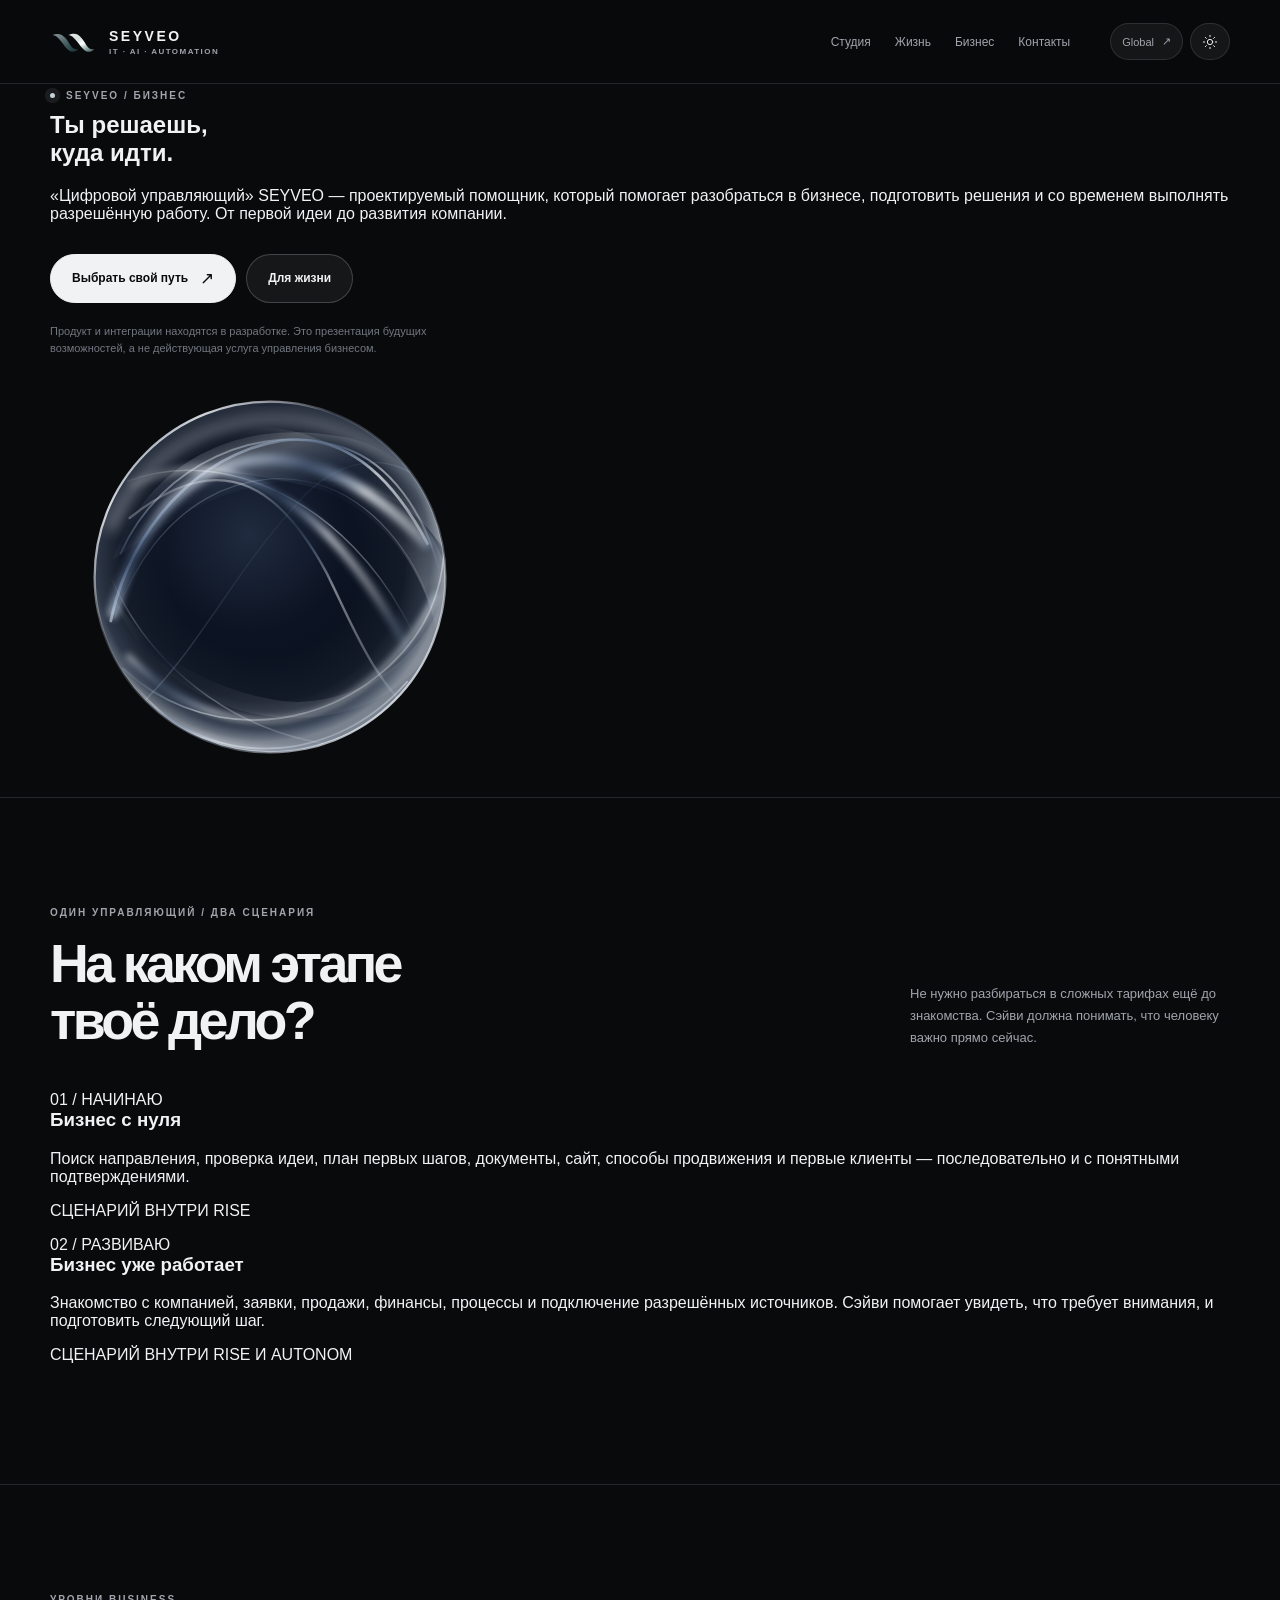
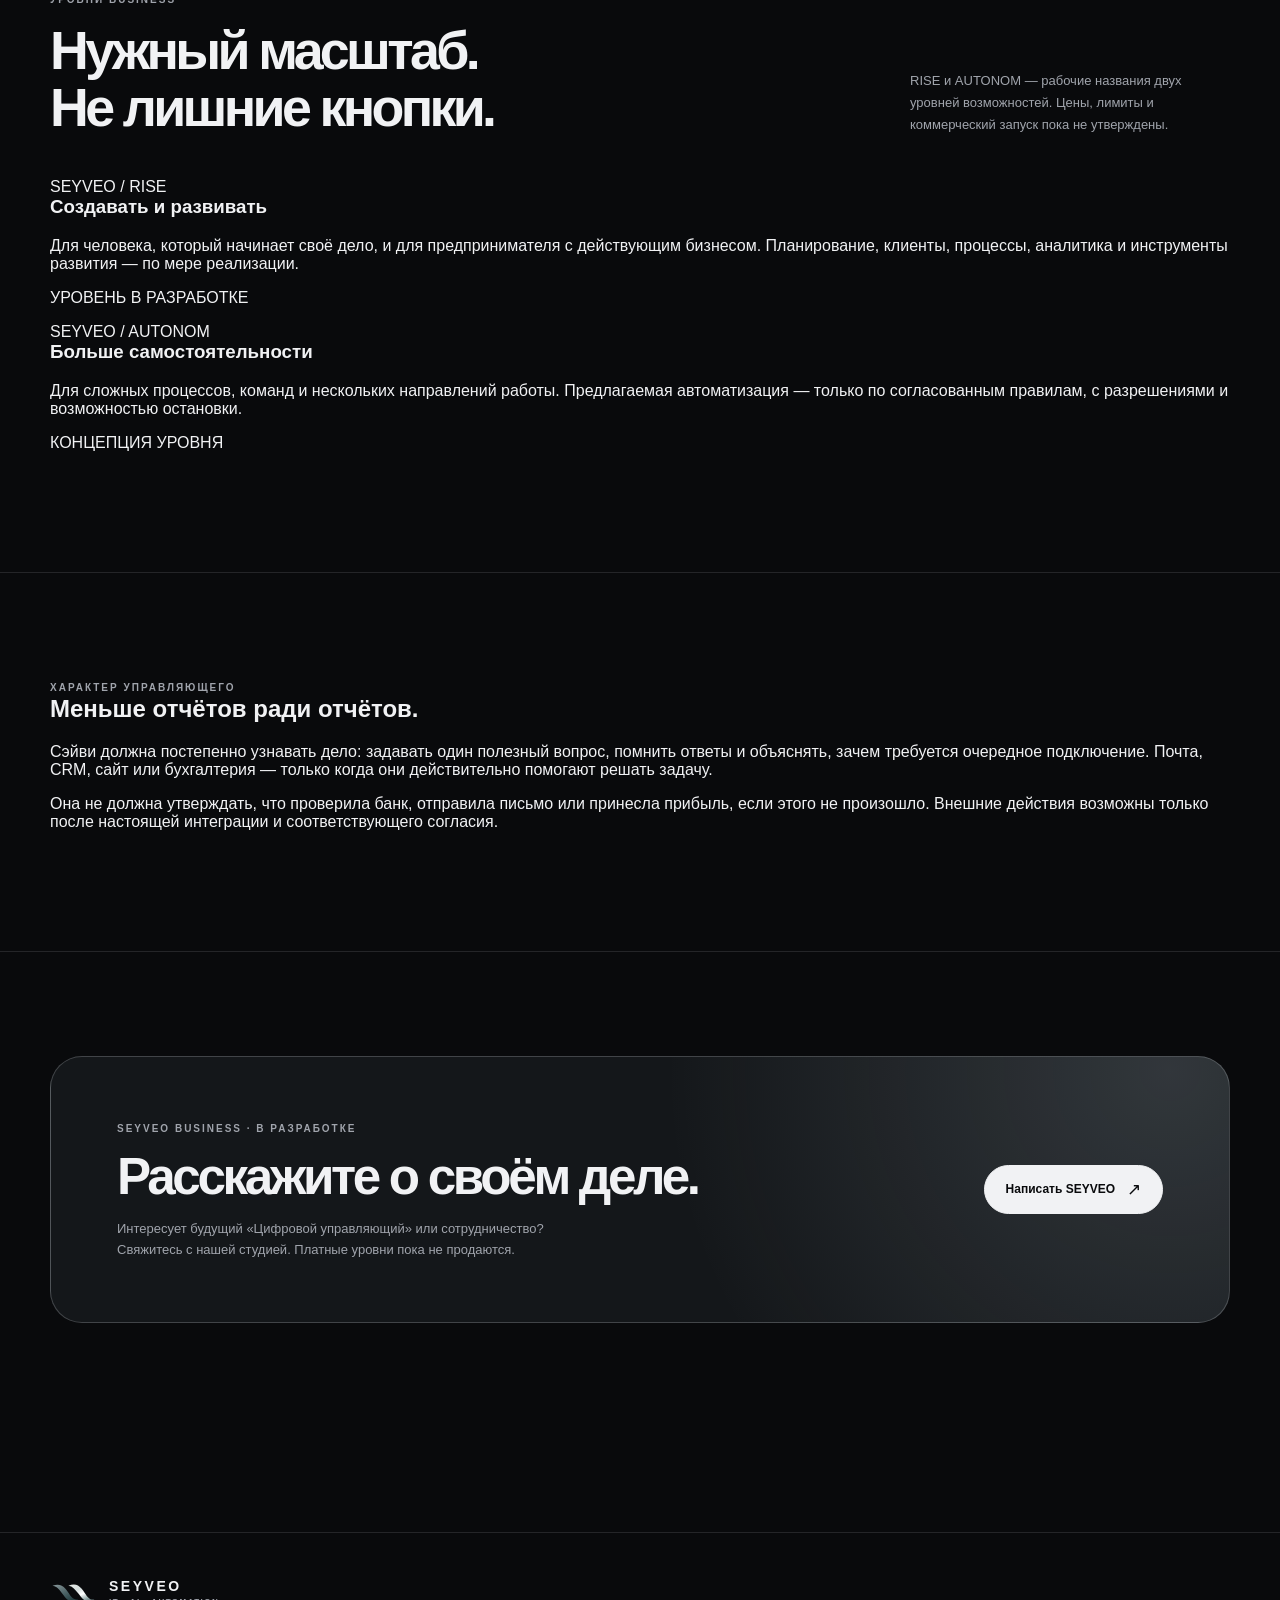
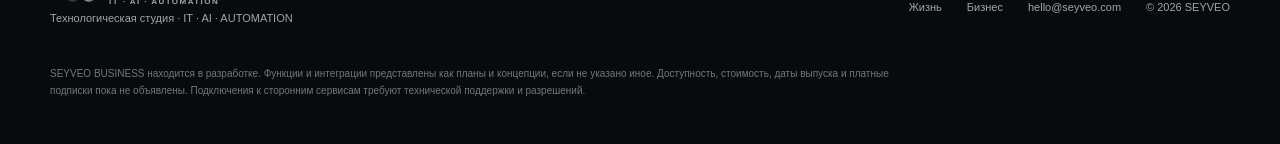
==== business/index.html @ 2ca395b5 "feat(site): publish separate prelaunch business product landing page" ====
<!doctype html>
<html lang="ru" data-site="rus" data-theme="dark">
<head>
  <meta charset="utf-8">
  <meta name="viewport" content="width=device-width,initial-scale=1,viewport-fit=cover">
  <meta name="theme-color" content="#090a0c">
  <meta name="description" content="SEYVEO BUSINESS — концепция цифрового управляющего для создания бизнеса с нуля и развития действующей компании. RISE и AUTONOM. В разработке.">
  <meta name="robots" content="noindex,nofollow">
  <meta property="og:type" content="website">
  <meta property="og:title" content="SEYVEO BUSINESS — Цифровой управляющий">
  <meta property="og:description" content="SEYVEO BUSINESS — концепция цифрового управляющего для создания бизнеса с нуля и развития действующей компании. RISE и AUTONOM. В разработке.">
  <meta property="og:url" content="https://seyveo.ru/business/">
  <link rel="canonical" href="https://seyveo.ru/business/">
  <link rel="icon" type="image/svg+xml" href="../assets/official-logo.svg">
  <link rel="stylesheet" href="../assets/style.css?v=20261022-1">
  <title>SEYVEO BUSINESS — Цифровой управляющий</title>
  <script defer src="../assets/site.js"></script>
</head>
<body>
<a class="skip" href="#main">Перейти к содержимому</a>
<header class="header">
  <div class="container nav">
    <a class="brand" href="../" aria-label="SEYVEO — главная"><img src="../assets/official-logo.svg" width="49" height="34" alt=""><span class="brand-text"><span class="brand-name">SEYVEO</span><span class="brand-sub">IT · AI · AUTOMATION</span></span></a>
    <nav class="links" aria-label="Основное меню">
      <a href="../">Студия</a><a href="../life/" >Жизнь</a><a href="../business/" aria-current="page">Бизнес</a><a href="#contact">Контакты</a>
    </nav>
    <div class="tools">
      <a class="tool tool-label" href="https://seyveo.com/" title="Международный сайт">Global <span aria-hidden="true">↗</span></a>
      <button class="tool" type="button" data-theme-toggle data-light-label="Светлая тема" data-dark-label="Тёмная тема" aria-label="Светлая тема" title="Светлая тема"><svg viewBox="0 0 24 24" aria-hidden="true"><circle cx="12" cy="12" r="4"/><path d="M12 2v2m0 16v2M2 12h2m16 0h2M5 5l1.5 1.5m11 11L19 19M5 19l1.5-1.5m11-11L19 5"/></svg></button>
      <button class="tool menu-toggle" type="button" data-menu-toggle aria-label="Открыть меню" aria-controls="menu-panel" aria-expanded="false"><svg viewBox="0 0 24 24" aria-hidden="true"><path d="M4 8h16M4 16h16"/></svg></button>
    </div>
  </div>
  <nav class="menu-panel" id="menu-panel" data-menu aria-hidden="true" aria-label="Мобильное меню">
    <a href="../">Студия</a><a href="../life/">Жизнь · ONE</a><a href="../business/">Бизнес · Цифровой управляющий</a><a href="#contact">Контакты</a>
  </nav>
</header>
<main id="main">
<section class="product-hero" aria-labelledby="business-title">
 <div class="container product-hero-grid">
  <div class="product-hero-copy reveal">
   <p class="eyebrow"><span class="small-circle"></span>SEYVEO / БИЗНЕС</p>
   <h1 id="business-title">Ты решаешь,<br><span>куда идти.</span></h1>
   <p class="product-lead">«Цифровой управляющий» SEYVEO — проектируемый помощник, который помогает разобраться в бизнесе, подготовить решения и со временем выполнять разрешённую работу. От первой идеи до развития компании.</p>
   <div class="actions"><a class="btn btn-primary" href="#routes">Выбрать свой путь <span class="arrow" aria-hidden="true">↗</span></a><a class="btn btn-outline" href="../life/">Для жизни</a></div>
   <p class="fineprint">Продукт и интеграции находятся в разработке. Это презентация будущих возможностей, а не действующая услуга управления бизнесом.</p>
  </div>
  <div class="product-visual reveal" role="img" aria-label="Фирменная плазма SEYVEO"><div class="orb"><img class="orb-dark" src="../assets/plasma-signature.svg" alt="" decoding="async"><img class="orb-light" src="../assets/plasma-signature-light.svg" alt="" decoding="async"></div></div>
 </div>
</section>
<section class="section dividing" id="routes"><div class="container">
 <div class="section-head"><div><span class="overline">ОДИН УПРАВЛЯЮЩИЙ / ДВА СЦЕНАРИЯ</span><h2>На каком этапе<br>твоё дело?</h2></div><p>Не нужно разбираться в сложных тарифах ещё до знакомства. Сэйви должна понимать, что человеку важно прямо сейчас.</p></div>
 <div class="product-grid product-grid-two">
  <article class="product-card"><span class="product-index">01 / НАЧИНАЮ</span><h3>Бизнес с нуля</h3><p>Поиск направления, проверка идеи, план первых шагов, документы, сайт, способы продвижения и первые клиенты — последовательно и с понятными подтверждениями.</p><p class="product-card-bottom">СЦЕНАРИЙ ВНУТРИ RISE</p></article>
  <article class="product-card"><span class="product-index">02 / РАЗВИВАЮ</span><h3>Бизнес уже работает</h3><p>Знакомство с компанией, заявки, продажи, финансы, процессы и подключение разрешённых источников. Сэйви помогает увидеть, что требует внимания, и подготовить следующий шаг.</p><p class="product-card-bottom">СЦЕНАРИЙ ВНУТРИ RISE И AUTONOM</p></article>
 </div>
</div></section>
<section class="section dividing" id="levels"><div class="container">
 <div class="section-head"><div><span class="overline">УРОВНИ BUSINESS</span><h2>Нужный масштаб.<br>Не лишние кнопки.</h2></div><p>RISE и AUTONOM — рабочие названия двух уровней возможностей. Цены, лимиты и коммерческий запуск пока не утверждены.</p></div>
 <div class="product-grid product-grid-two">
  <article class="product-card"><span class="product-index">SEYVEO / RISE</span><h3>Создавать и развивать</h3><p>Для человека, который начинает своё дело, и для предпринимателя с действующим бизнесом. Планирование, клиенты, процессы, аналитика и инструменты развития — по мере реализации.</p><p class="product-card-bottom">УРОВЕНЬ В РАЗРАБОТКЕ</p></article>
  <article class="product-card"><span class="product-index">SEYVEO / AUTONOM</span><h3>Больше самостоятельности</h3><p>Для сложных процессов, команд и нескольких направлений работы. Предлагаемая автоматизация — только по согласованным правилам, с разрешениями и возможностью остановки.</p><p class="product-card-bottom">КОНЦЕПЦИЯ УРОВНЯ</p></article>
 </div>
</div></section>
<section class="section dividing"><div class="container product-split">
 <div><span class="overline">ХАРАКТЕР УПРАВЛЯЮЩЕГО</span><h2>Меньше отчётов ради отчётов.</h2></div>
 <div><p>Сэйви должна постепенно узнавать дело: задавать один полезный вопрос, помнить ответы и объяснять, зачем требуется очередное подключение. Почта, CRM, сайт или бухгалтерия — только когда они действительно помогают решать задачу.</p><p>Она не должна утверждать, что проверила банк, отправила письмо или принесла прибыль, если этого не произошло. Внешние действия возможны только после настоящей интеграции и соответствующего согласия.</p></div>
</div></section>
<section class="section dividing" id="contact"><div class="container"><div class="contact">
 <div><span class="overline">SEYVEO BUSINESS · В РАЗРАБОТКЕ</span><h2>Расскажите о своём деле.</h2><p>Интересует будущий «Цифровой управляющий» или сотрудничество? Свяжитесь с нашей студией. Платные уровни пока не продаются.</p></div>
 <a class="btn btn-primary" href="mailto:hello@seyveo.com?subject=SEYVEO%20BUSINESS">Написать SEYVEO <span class="arrow" aria-hidden="true">↗</span></a>
</div></div></section>
</main>
<footer class="footer"><div class="container">
  <div class="foot-grid">
    <div><a class="brand" href="../" aria-label="SEYVEO — главная"><img src="../assets/official-logo.svg" alt="" width="49" height="34"><span class="brand-text"><span class="brand-name">SEYVEO</span><span class="brand-sub">IT · AI · AUTOMATION</span></span></a><p class="foot-label">Технологическая студия · IT · AI · AUTOMATION</p></div>
    <div class="foot-links"><a href="../life/">Жизнь</a><a href="../business/">Бизнес</a><a href="mailto:hello@seyveo.com">hello@seyveo.com</a><span>© 2026 SEYVEO</span></div>
  </div>
  <p class="legal">SEYVEO BUSINESS находится в разработке. Функции и интеграции представлены как планы и концепции, если не указано иное. Доступность, стоимость, даты выпуска и платные подписки пока не объявлены. Подключения к сторонним сервисам требуют технической поддержки и разрешений.</p>
</div></footer>
</body></html>
---- assets/style.css ----
@charset "UTF-8";
:root { color-scheme:dark;--bg:#090a0c;--bg2:#101215;--surface:#14171a;--surface-hi:#1a1d21;--fg:#f1f2f4;--muted:#a0a4ac;--soft:#717780;--stroke:rgba(242,246,255,.115);--stroke-strong:rgba(244,247,255,.2);--halo:rgba(204,220,232,.16);--pill:rgba(255,255,255,.055);--shadow:rgba(0,0,0,.26);}
:root[data-theme=light]{color-scheme:light;--bg:#f7f7f8;--bg2:#eceff1;--surface:#fff;--surface-hi:#f7f8f9;--fg:#1c232b;--muted:#56616d;--soft:#77818a;--stroke:rgba(21,38,50,.12);--stroke-strong:rgba(21,38,50,.19);--halo:rgba(69,91,112,.11);--pill:rgba(0,0,0,.035);--shadow:rgba(20,39,60,.08);}
*{box-sizing:border-box}html{scroll-behavior:smooth}body{margin:0;background:var(--bg);color:var(--fg);font-family:-apple-system,BlinkMacSystemFont,"Segoe UI",Inter,Arial,sans-serif;-webkit-font-smoothing:antialiased}a{color:inherit;text-decoration:none}button{font:inherit;color:inherit;cursor:pointer}button:focus-visible,a:focus-visible{outline:2px solid var(--fg);outline-offset:5px}::selection{background:rgba(200,211,224,.24)}.container{width:min(1180px,calc(100% - 54px));margin-inline:auto}.skip{position:absolute;left:20px;top:-100px;padding:12px;background:var(--surface);z-index:100}.skip:focus{top:16px}.header{position:sticky;z-index:20;top:0;border-bottom:1px solid var(--stroke);background:color-mix(in srgb,var(--bg) 84%,transparent);backdrop-filter:blur(22px);-webkit-backdrop-filter:blur(22px)}.nav{height:83px;display:flex;align-items:center;gap:26px}.brand{display:flex;align-items:center;gap:10px;white-space:nowrap}.brand img{display:block;width:49px;height:34px;object-fit:contain}.brand-text{display:flex;flex-direction:column;gap:3px}.brand-name{font-size:14px;letter-spacing:.18em;font-weight:570}.brand-sub{font-size:8px;letter-spacing:.18em;color:var(--muted);font-weight:600}.links{margin-left:auto;display:flex;align-items:center;gap:24px}.links a{font-size:12px;color:var(--muted);transition:color .2s}.links a:hover{color:var(--fg)}.tools{display:flex;align-items:center;gap:7px;margin-left:14px}.tool{min-height:37px;padding:0 11px;display:inline-flex;align-items:center;justify-content:center;gap:8px;border:1px solid var(--stroke);border-radius:100px;background:var(--pill);font-size:11px}.tool:hover{background:var(--surface-hi)}.tool svg{width:16px;height:16px;fill:none;stroke:currentColor;stroke-width:1.45;stroke-linecap:round;stroke-linejoin:round}.tool-label{color:var(--muted)}.menu-toggle{display:none}.menu-panel{display:none}.flag{font-size:12px;letter-spacing:.04em;font-weight:600}
.hero{padding:96px 0 112px;position:relative;overflow:hidden}
.hero-grid{display:grid;grid-template-columns:minmax(0,1.08fr) minmax(0,.92fr);grid-template-areas:"heading plasma" "details plasma";grid-template-rows:auto auto;align-items:center;column-gap:64px;row-gap:0;min-height:550px}
.hero-heading{grid-area:heading;align-self:end;position:relative;z-index:1}
.hero-details{grid-area:details;align-self:start;position:relative;z-index:1}
.hero-plasma{grid-area:plasma}
.eyebrow,.overline{display:inline-flex;align-items:center;gap:11px;font-size:10px;letter-spacing:.2em;text-transform:uppercase;color:var(--muted);font-weight:650}
.small-circle{width:5px;height:5px;border-radius:50%;background:#c4d2da;box-shadow:0 0 0 5px rgba(180,199,208,.1)}
h1,h2,h3,p{margin-top:0}
.hero h1{font-size:clamp(55px,6.1vw,88px);line-height:1.02;letter-spacing:-.075em;font-weight:580;max-width:780px;margin:27px 0 28px}
.hero h1 span{color:var(--soft)}
.intro{max-width:530px;color:var(--muted);font-size:16px;line-height:1.75;font-weight:390}
.actions{display:flex;flex-wrap:wrap;gap:10px;margin-top:31px}
.btn{min-height:49px;display:inline-flex;align-items:center;justify-content:center;gap:12px;border-radius:40px;padding:0 21px;font-weight:600;font-size:12px;border:1px solid var(--stroke-strong);transition:transform .2s,background .2s}
.btn:hover{transform:translateY(-2px)}
.btn-primary{color:var(--bg);background:var(--fg);border-color:var(--fg)}
.btn-outline{background:var(--pill)}
.arrow{font-size:17px;font-weight:400}
.fineprint{max-width:440px;margin:20px 0 0;font-size:11px;color:var(--soft);line-height:1.55}
.hero-plasma{display:grid;place-items:center;min-height:465px;position:relative}
.orb{width:min(100%,440px);aspect-ratio:1;display:grid;place-items:center;position:relative}
.orb img{display:block;grid-area:1/1;width:100%;height:100%;object-fit:contain;opacity:1;filter:none;z-index:auto}
.orb .orb-light{display:none}
:root[data-theme=light] .orb .orb-dark{display:none}
:root[data-theme=light] .orb .orb-light{display:block}
.hero-plasma.reveal{animation-delay:.14s}
.dividing{border-top:1px solid var(--stroke)}.section{padding:104px 0}.section-head{display:flex;justify-content:space-between;align-items:end;gap:26px;margin-bottom:42px}.section-head h2{font-size:clamp(36px,4.2vw,58px);line-height:1.06;letter-spacing:-.068em;font-weight:560;max-width:685px;margin:15px 0 0}.section-head p{max-width:320px;color:var(--muted);font-size:13px;line-height:1.7;margin:0}.cards{display:grid;grid-template-columns:repeat(3,1fr);gap:13px}.card{min-height:296px;padding:30px 28px;border-radius:25px;border:1px solid var(--stroke);background:linear-gradient(145deg,var(--surface),color-mix(in srgb,var(--bg) 80%,var(--surface)));display:flex;flex-direction:column}.card .num{font-size:11px;letter-spacing:.1em;color:var(--soft)}.card h3{font-size:29px;letter-spacing:-.06em;font-weight:530;margin:42px 0 11px}.card p{color:var(--muted);font-size:13px;line-height:1.7}.card .card-foot{margin-top:auto;padding-top:26px;color:var(--soft);font-size:10px;letter-spacing:.08em;text-transform:uppercase}.statement{display:grid;grid-template-columns:1fr 1fr;gap:50px;align-items:center}.statement-copy h2{font-size:clamp(38px,4.5vw,63px);letter-spacing:-.075em;font-weight:560;line-height:1.09;margin:19px 0 25px}.statement-copy p{color:var(--muted);font-size:14px;line-height:1.8;max-width:520px}.principles{display:grid;gap:11px}.principle{padding:22px 24px;border-radius:19px;border:1px solid var(--stroke);display:flex;align-items:start;gap:18px;background:var(--pill)}.principle-index{font-size:10px;color:var(--soft);min-width:27px;padding-top:3px}.principle h3{font-size:15px;font-weight:590;margin:0 0 8px}.principle p{font-size:12px;line-height:1.6;color:var(--muted);margin:0}.contact{border-radius:32px;border:1px solid var(--stroke-strong);padding:61px 66px;background:radial-gradient(circle at 95% 5%,var(--halo),transparent 44%),var(--surface);display:flex;align-items:center;gap:26px;justify-content:space-between}.contact h2{font-size:clamp(35px,4vw,57px);line-height:1.08;letter-spacing:-.065em;font-weight:550;margin:13px 0 15px}.contact p{font-size:13px;line-height:1.6;color:var(--muted);max-width:480px;margin:0}.footer{padding:42px 0 45px;border-top:1px solid var(--stroke);margin-top:105px}.foot-grid{display:flex;align-items:center;justify-content:space-between;gap:28px}.foot-label{font-size:11px;color:var(--muted);line-height:1.8}.foot-links{display:flex;align-items:center;gap:25px;font-size:11px;color:var(--muted)}.foot-links a:hover{color:var(--fg)}.legal{max-width:850px;margin:26px 0 0;color:var(--soft);font-size:10px;line-height:1.7}.reveal{animation:appear .75s ease both}@keyframes appear{from{opacity:0;transform:translateY(16px)}to{opacity:1;transform:translateY(0)}}@media(prefers-reduced-motion:reduce){*,*::before,*::after{animation:none!important;scroll-behavior:auto!important;transition:none!important}}

@media(max-width:1020px){.links{gap:13px}.nav{gap:12px}.hero-grid{column-gap:24px;min-height:470px}.hero h1{font-size:clamp(52px,6vw,78px)}.hero-plasma{min-height:390px}.orb{width:min(100%,390px)}.section{padding:84px 0}.card{padding:26px 20px}}
@media(max-width:760px){
  .container{width:min(100% - 36px,590px)}
  .nav{height:74px}
  .nav .links{display:none}
  .tools{margin-left:auto}
  .tools .tool-label{display:none}
  .menu-toggle{display:inline-flex}
  .menu-panel[aria-hidden="false"]{display:flex;position:absolute;top:74px;left:0;right:0;padding:22px 25px 27px;gap:20px;flex-direction:column;background:var(--bg);border-bottom:1px solid var(--stroke);box-shadow:0 15px 25px var(--shadow)}
  .menu-panel a{font-size:14px;color:var(--muted)}
  .hero{padding:24px 0 48px}
  .hero-grid{grid-template-columns:minmax(0,1fr);grid-template-areas:"heading" "plasma" "details";grid-template-rows:auto auto auto;row-gap:0;min-height:0}
  .hero-heading{grid-area:heading}
  .hero-heading .eyebrow{font-size:9px;letter-spacing:.14em;line-height:1.6}
  .hero-heading h1{font-size:clamp(41px,10vw,66px);line-height:1.04;max-width:590px;margin:14px 0 4px}
  .hero-plasma{grid-area:plasma;min-height:0;max-width:292px;width:min(100%,292px);margin:0 auto 3px}
  .orb{width:100%}
  .hero-details{grid-area:details}
  .hero-details .intro{margin:0 0 15px;max-width:530px;font-size:14px;line-height:1.56}
  .hero-details .actions{margin:0;gap:10px}
  .hero-details .fineprint{margin:13px 0 0;max-width:510px}
  .section{padding:66px 0}
  .section-head{display:block;margin-bottom:27px}
  .section-head h2{font-size:42px}
  .section-head p{margin-top:18px}
  .cards{grid-template-columns:1fr}
  .card{min-height:210px}
  .card h3{margin-top:21px}
  .statement{grid-template-columns:1fr;gap:25px}
  .contact{padding:36px 27px;display:block}
  .contact .btn{margin-top:23px}
  .footer{margin-top:65px}
  .foot-grid{align-items:start;flex-direction:column;gap:22px}
  .foot-links{flex-wrap:wrap;gap:12px 22px}
}
@media(max-width:400px){
  .brand img{width:42px}
  .brand-name{font-size:12px}
  .brand-sub{font-size:7px}
  .nav{gap:4px}
  .tool{min-height:35px;padding:0 9px}
  .tools{gap:4px}
  .hero-heading h1{font-size:clamp(35px,10vw,41px)}
  .hero-plasma{max-width:258px;width:min(100%,258px)}
  .section-head h2{font-size:37px}
}
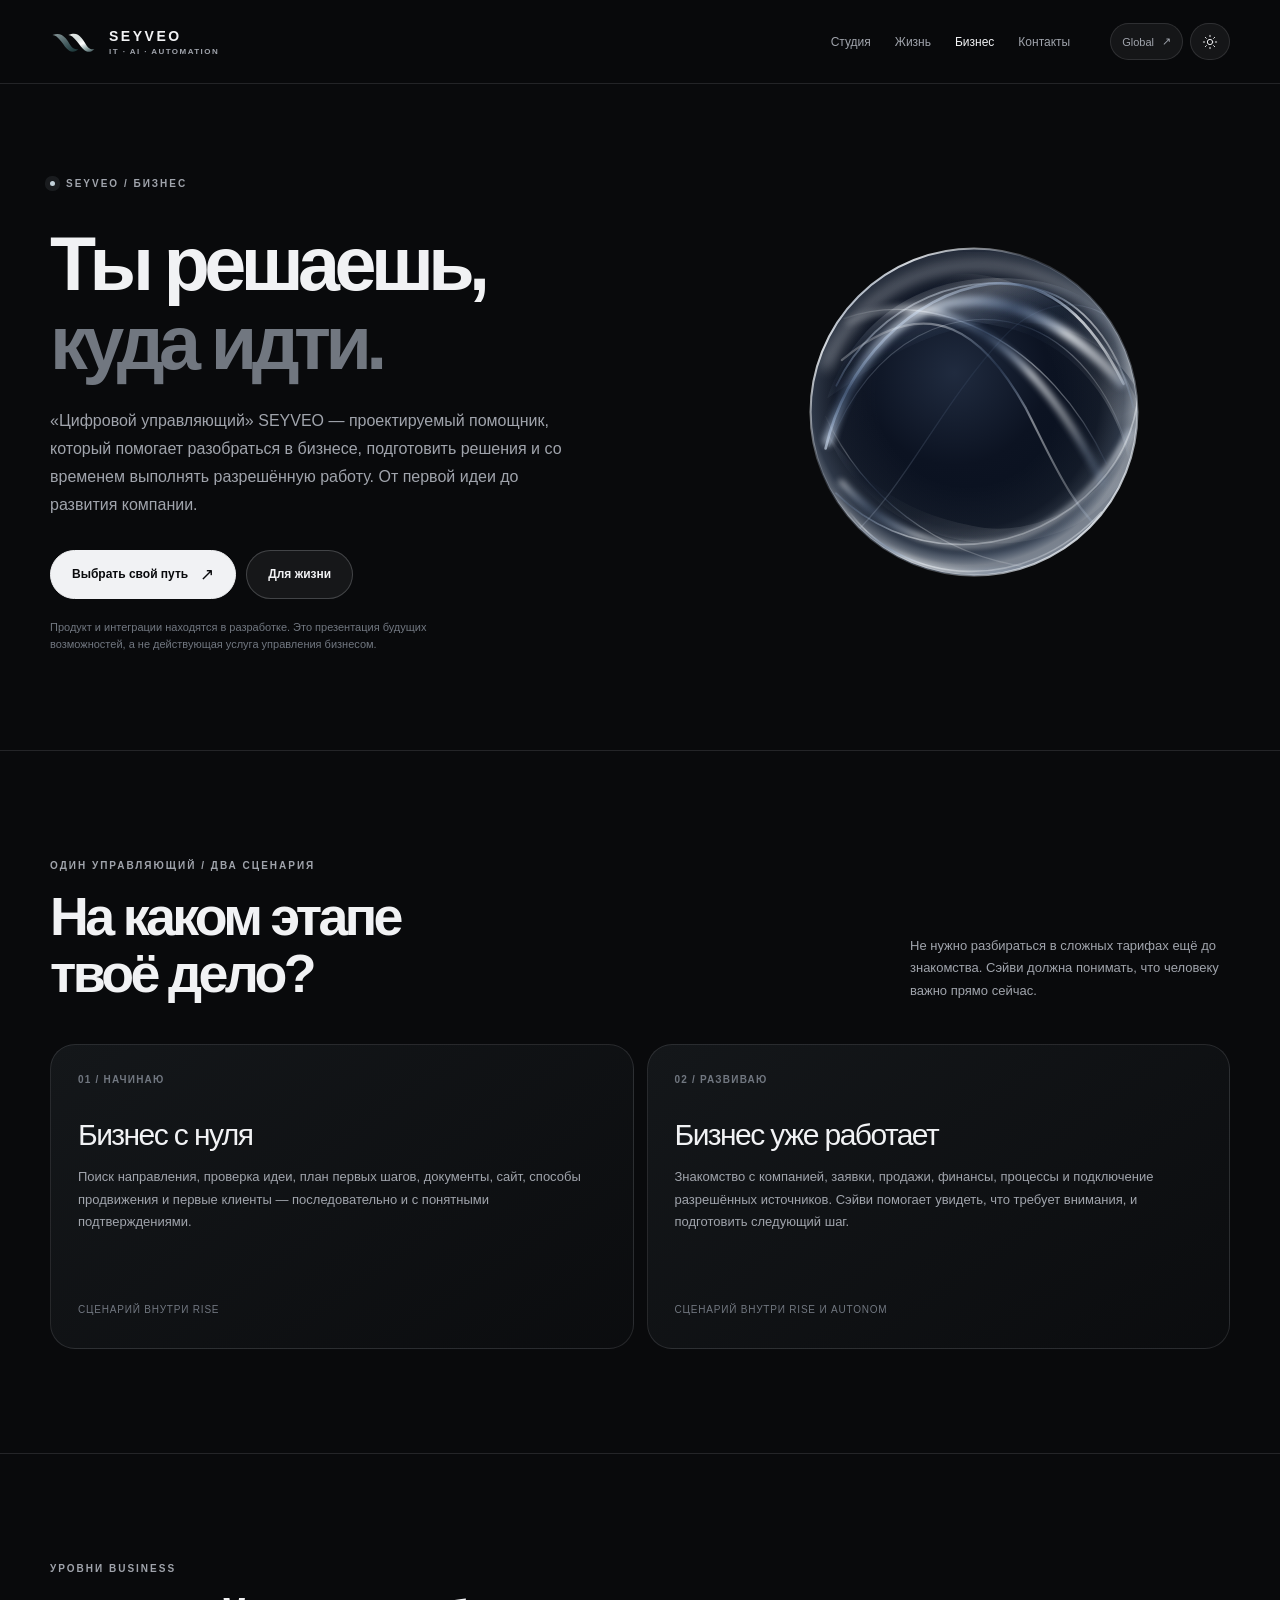
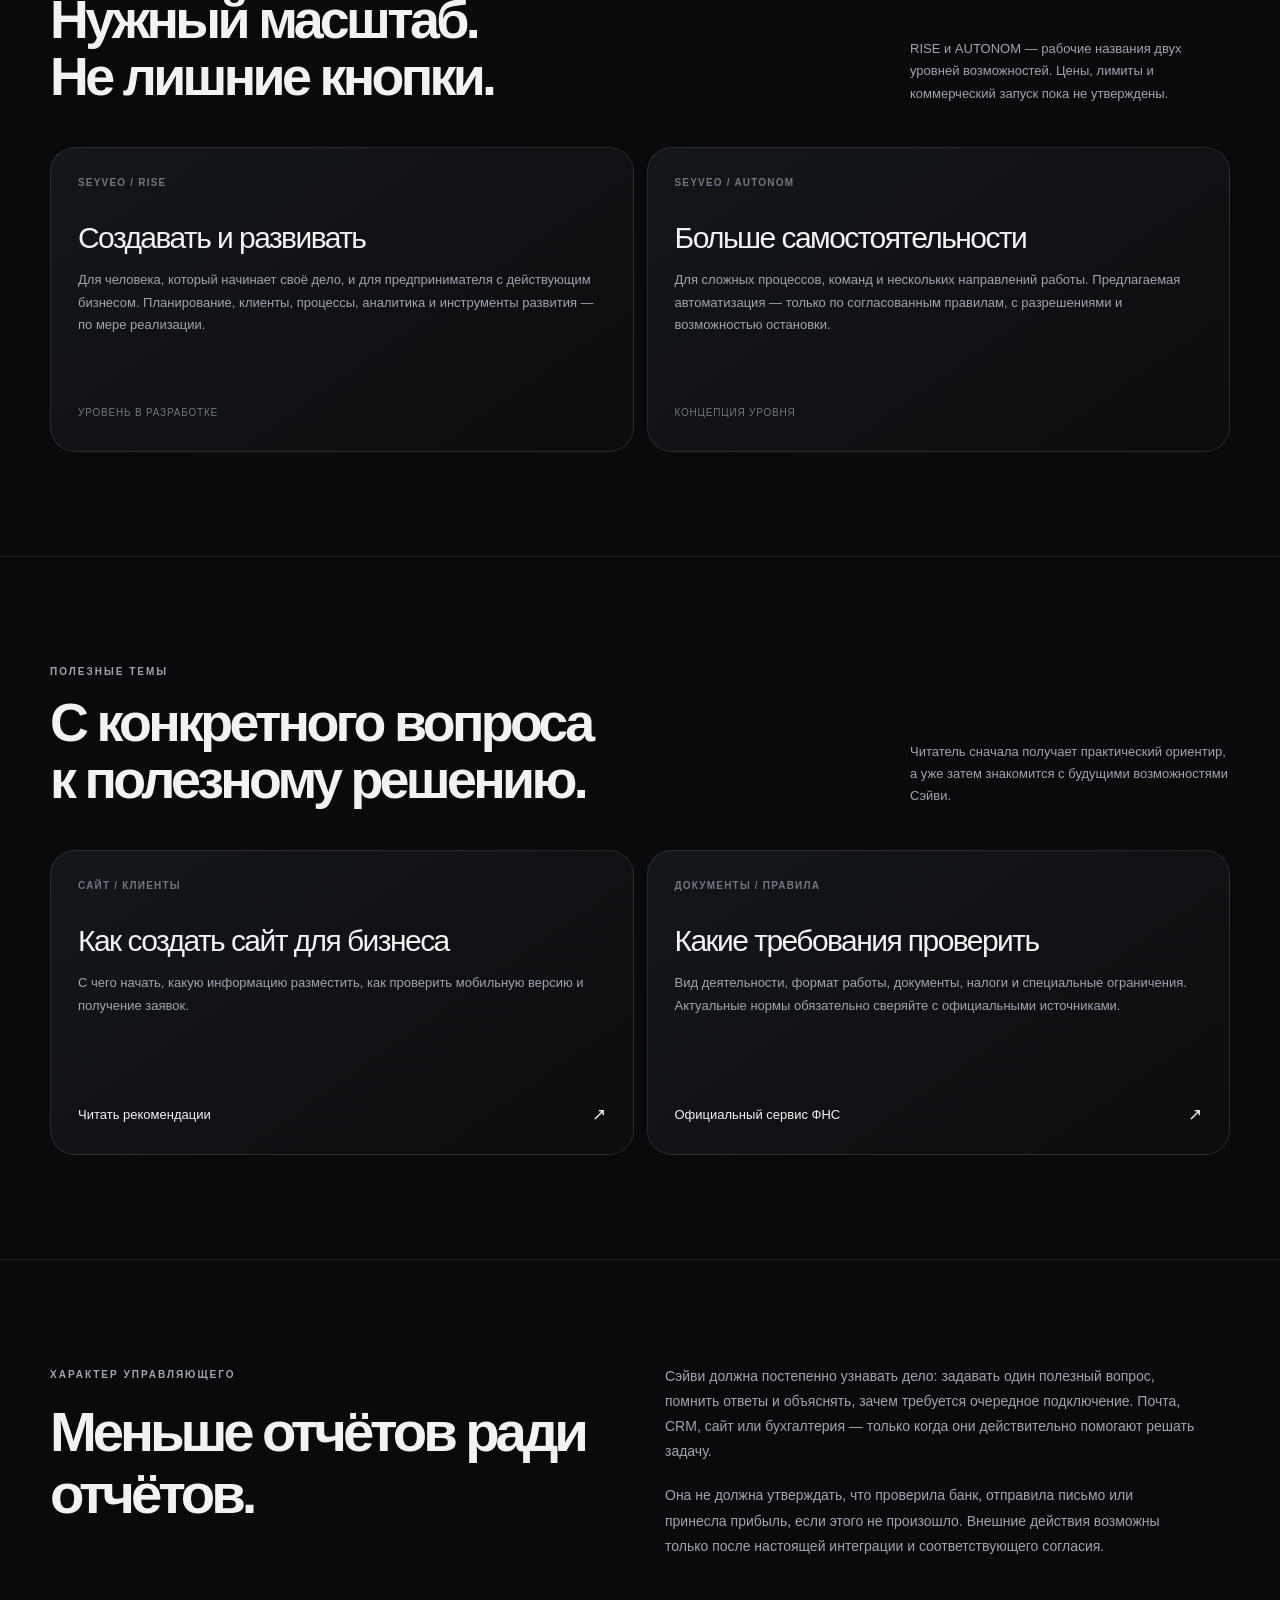
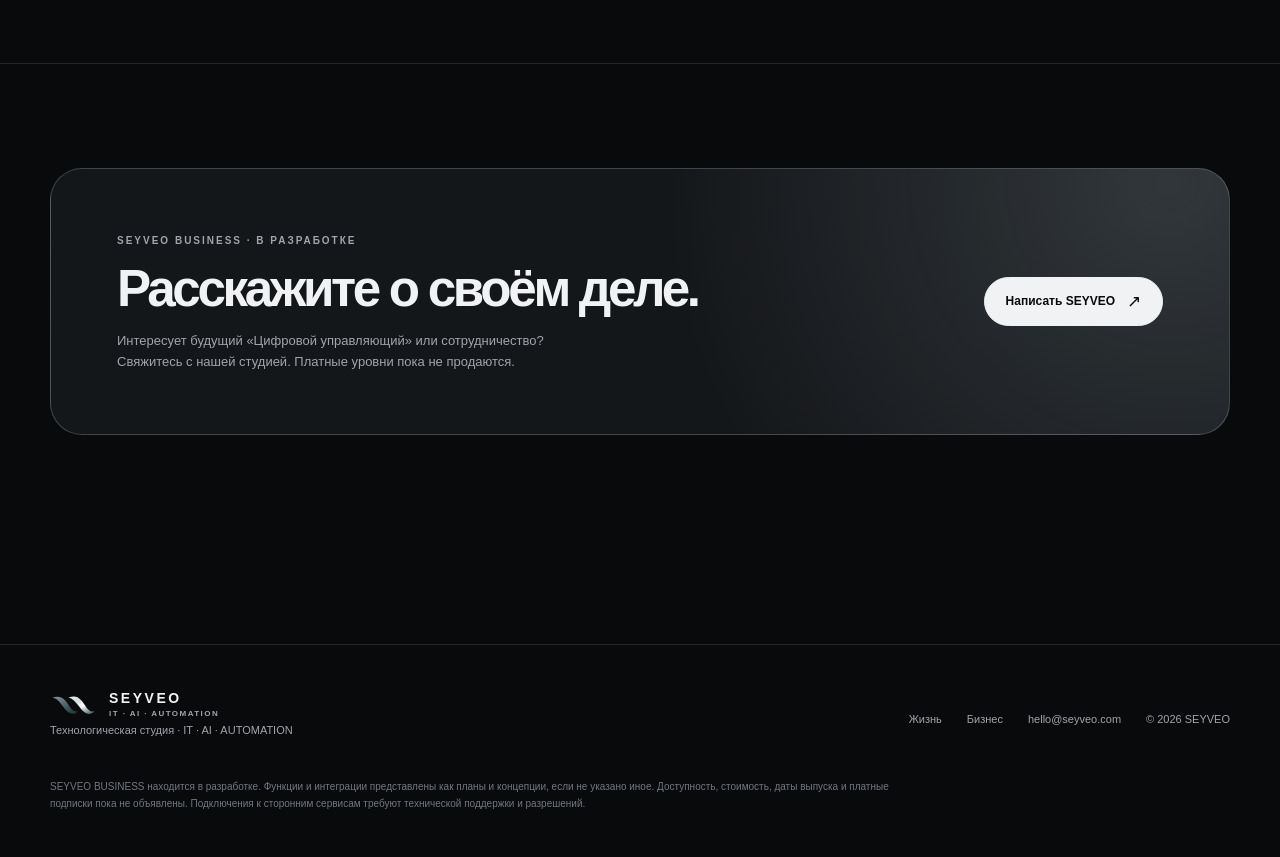
==== commit 537a6d20: "feat(site): link topical search-intent examples from product landing" ====
--- a/business/index.html
+++ b/business/index.html
@@ -12,7 +12,7 @@
   <meta property="og:url" content="https://seyveo.ru/business/">
   <link rel="canonical" href="https://seyveo.ru/business/">
   <link rel="icon" type="image/svg+xml" href="../assets/official-logo.svg">
-  <link rel="stylesheet" href="../assets/style.css?v=20261022-1">
+  <link rel="stylesheet" href="../assets/style.css?v=20261022-2">
   <title>SEYVEO BUSINESS — Цифровой управляющий</title>
   <script defer src="../assets/site.js"></script>
 </head>
@@ -61,6 +61,13 @@
   <article class="product-card"><span class="product-index">SEYVEO / AUTONOM</span><h3>Больше самостоятельности</h3><p>Для сложных процессов, команд и нескольких направлений работы. Предлагаемая автоматизация — только по согласованным правилам, с разрешениями и возможностью остановки.</p><p class="product-card-bottom">КОНЦЕПЦИЯ УРОВНЯ</p></article>
  </div>
 </div></section>
+<section class="section dividing"><div class="container">
+ <div class="section-head"><div><span class="overline">ПОЛЕЗНЫЕ ТЕМЫ</span><h2>С конкретного вопроса<br>к полезному решению.</h2></div><p>Читатель сначала получает практический ориентир, а уже затем знакомится с будущими возможностями Сэйви.</p></div>
+ <div class="product-grid product-grid-two">
+  <article class="product-card"><span class="product-index">САЙТ / КЛИЕНТЫ</span><h3>Как создать сайт для бизнеса</h3><p>С чего начать, какую информацию разместить, как проверить мобильную версию и получение заявок.</p><a class="card-link" href="website/">Читать рекомендации <span class="arrow" aria-hidden="true">↗</span></a></article>
+  <article class="product-card"><span class="product-index">ДОКУМЕНТЫ / ПРАВИЛА</span><h3>Какие требования проверить</h3><p>Вид деятельности, формат работы, документы, налоги и специальные ограничения. Актуальные нормы обязательно сверяйте с официальными источниками.</p><a class="card-link" href="https://service.nalog.ru/gosreg/about.html" target="_blank" rel="noopener noreferrer">Официальный сервис ФНС <span class="arrow" aria-hidden="true">↗</span></a></article>
+ </div>
+</div></section>
 <section class="section dividing"><div class="container product-split">
  <div><span class="overline">ХАРАКТЕР УПРАВЛЯЮЩЕГО</span><h2>Меньше отчётов ради отчётов.</h2></div>
  <div><p>Сэйви должна постепенно узнавать дело: задавать один полезный вопрос, помнить ответы и объяснять, зачем требуется очередное подключение. Почта, CRM, сайт или бухгалтерия — только когда они действительно помогают решать задачу.</p><p>Она не должна утверждать, что проверила банк, отправила письмо или принесла прибыль, если этого не произошло. Внешние действия возможны только после настоящей интеграции и соответствующего согласия.</p></div>
--- a/assets/style.css
+++ b/assets/style.css
@@ -75,3 +75,123 @@
   .hero-plasma{max-width:258px;width:min(100%,258px)}
   .section-head h2{font-size:37px}
 }
+
+
+/* SEYVEO · distinct ONE / BUSINESS product pages · 22 Oct 2026.
+   Extend the shared Black Velvet language; do not introduce a separate design system. */
+.links a[aria-current="page"],.menu-panel a[aria-current="page"]{color:var(--fg)}
+.product-hero{padding:88px 0 97px;position:relative;overflow:hidden}
+.product-hero-grid{display:grid;grid-template-columns:minmax(0,1.1fr) minmax(310px,.9fr);gap:44px;align-items:center}
+.product-hero-copy{position:relative;z-index:1}
+.product-hero h1{font-size:clamp(51px,5.9vw,80px);font-weight:560;line-height:1.05;letter-spacing:-.074em;margin:26px 0 23px}
+.product-hero h1 span{color:var(--soft)}
+.product-lead{color:var(--muted);font-size:16px;line-height:1.75;max-width:540px;margin:0}
+.product-visual{display:grid;place-items:center;min-height:400px}
+.product-visual .orb{width:min(100%,410px)}
+.product-grid{display:grid;grid-template-columns:repeat(3,minmax(0,1fr));gap:13px}
+.product-grid-two{grid-template-columns:repeat(2,minmax(0,1fr))}
+.product-card{display:flex;flex-direction:column;min-height:255px;padding:29px 27px;border:1px solid var(--stroke);border-radius:25px;background:linear-gradient(145deg,var(--surface),color-mix(in srgb,var(--bg) 81%,var(--surface)))}
+.product-index{font-size:10px;letter-spacing:.12em;color:var(--soft);font-weight:550}
+.product-card h3{font-size:clamp(21px,2.7vw,30px);font-weight:520;letter-spacing:-.052em;line-height:1.12;margin:33px 0 15px}
+.product-card p{font-size:13px;line-height:1.73;color:var(--muted);margin:0}
+.product-card .product-card-bottom{color:var(--soft);font-size:10px;letter-spacing:.08em;margin-top:auto;padding-top:32px}
+.product-footnote{font-size:11px;line-height:1.7;color:var(--soft);max-width:820px;margin:23px 0 0}
+.product-split{display:grid;grid-template-columns:1fr 1fr;align-items:start;gap:50px}
+.product-split h2{font-size:clamp(36px,4.4vw,61px);line-height:1.1;letter-spacing:-.073em;font-weight:550;margin:19px 0 0;max-width:540px}
+.product-split p{font-size:14px;line-height:1.8;color:var(--muted);max-width:530px;margin:0 0 19px}
+.product-split p:last-child{margin-bottom:0}
+.product-grid-two .product-card{min-height:305px}
+.card-link{display:inline-flex;align-items:center;gap:10px;margin-top:auto;padding-top:25px;font-size:13px;color:var(--fg);font-weight:530}
+.card-link:hover{text-decoration:underline;text-underline-offset:5px}
+.card-link .arrow{margin-left:auto}
+.cards-two{grid-template-columns:repeat(2,minmax(0,1fr))}
+.cards-two .card{min-height:296px}
+.cards-two .card h3{margin-top:38px}
+.cards-two .card .num{font-weight:510}
+.cards-two .card .card-link{margin-top:auto}
+@media(max-width:1020px){
+  .product-hero-grid{gap:10px;grid-template-columns:minmax(0,1fr) minmax(240px,.8fr)}
+  .product-visual{min-height:320px}
+  .product-visual .orb{width:min(100%,330px)}
+  .product-card{padding:25px 21px}
+}
+@media(max-width:760px){
+  .product-hero{padding:35px 0 61px}
+  .product-hero-grid{display:flex;flex-direction:column;align-items:stretch;gap:0}
+  .product-hero-copy{display:contents}
+  .product-hero-copy .eyebrow{order:0;align-self:flex-start;line-height:1.6;font-size:9px}
+  .product-hero h1{order:1;font-size:clamp(42px,10.5vw,62px);margin:16px 0 7px}
+  .product-visual{order:2;min-height:0;width:min(100%,280px);align-self:center}
+  .product-visual .orb{width:100%}
+  .product-lead{order:3;font-size:14px;line-height:1.6}
+  .product-hero .actions{order:4;margin-top:21px}
+  .product-hero .fineprint{order:5;margin-top:14px}
+  .product-grid,.product-grid-two,.cards-two{grid-template-columns:1fr}
+  .product-card,.product-grid-two .product-card{min-height:0;padding:24px 23px}
+  .product-card h3{margin-top:22px;font-size:25px}
+  .product-card .product-card-bottom{padding-top:22px}
+  .product-split{grid-template-columns:1fr;gap:22px}
+  .product-split h2{font-size:clamp(38px,9vw,51px)}
+  .cards-two .card{min-height:255px}
+}
+@media(max-width:400px){
+  .product-hero h1{font-size:clamp(36px,10vw,44px)}
+  .product-visual{width:min(100%,254px)}
+  .product-card{padding:21px 20px}
+}
+
+
+/* SEYVEO · search-intent topic pages, prelaunch · 22.10.2026 */
+.topic-header{padding:35px 0 69px}
+.topic-breadcrumb{display:flex;align-items:center;gap:11px;flex-wrap:wrap;color:var(--soft);font-size:11px;margin-bottom:43px}
+.topic-breadcrumb a:hover{color:var(--fg)}
+.topic-head-grid{display:grid;grid-template-columns:minmax(0,1.17fr) minmax(240px,.83fr);align-items:center;gap:42px}
+.topic-head-grid h1{font-size:clamp(49px,5.9vw,76px);font-weight:560;letter-spacing:-.072em;line-height:1.065;margin:22px 0}
+.topic-head-grid h1 span{color:var(--soft)}
+.topic-orb{display:grid;place-items:center}
+.topic-orb .orb{width:min(100%,315px)}
+.topic-layout{display:grid;grid-template-columns:minmax(0,1.32fr) minmax(270px,.68fr);gap:55px;align-items:start}
+.topic-content h2{font-size:clamp(29px,3.3vw,45px);line-height:1.12;letter-spacing:-.058em;font-weight:560;margin:17px 0 20px}
+.topic-content .topic-intro{font-size:15px;line-height:1.82;color:var(--muted);margin:0 0 30px}
+.topic-steps{list-style:none;margin:0;padding:0}
+.topic-steps li{padding:20px 0 22px;border-top:1px solid var(--stroke)}
+.topic-steps li:last-child{border-bottom:1px solid var(--stroke)}
+.topic-steps h3{font-size:17px;line-height:1.45;letter-spacing:-.025em;font-weight:550;margin:0 0 8px}
+.topic-steps h3 span{font-size:11px;letter-spacing:0;color:var(--soft);font-weight:480;margin-right:8px}
+.topic-steps p{color:var(--muted);font-size:13px;line-height:1.76;margin:0 0 0 35px}
+.topic-sources{padding-top:36px}
+.topic-sources h2{font-size:24px;line-height:1.22;letter-spacing:-.04em;margin:0 0 15px}
+.topic-sources p{font-size:13px;line-height:1.85;color:var(--muted)}
+.topic-sources a{text-decoration:underline;text-underline-offset:4px;color:var(--fg)}
+.topic-context{position:sticky;top:110px}
+.topic-context-card{padding:28px 26px;border-radius:25px;background:var(--surface);border:1px solid var(--stroke-strong)}
+.topic-context-card h2{font-size:25px;line-height:1.14;font-weight:540;letter-spacing:-.055em;margin:17px 0 18px}
+.topic-context-card p{font-size:13px;line-height:1.72;color:var(--muted)}
+.topic-context-card blockquote{margin:18px 0;border-left:2px solid var(--fg);padding:5px 0 5px 15px;font-size:16px;font-weight:500;line-height:1.48}
+.topic-context-card .topic-answer{color:var(--fg);font-size:13px}
+.topic-context-card .topic-disclaimer{font-size:11px;line-height:1.7;color:var(--soft);margin:20px 0}
+.topic-context-card .btn{width:100%;justify-content:center}
+.topic-side-note{font-size:11px;line-height:1.7;color:var(--soft);margin:14px 4px 0}
+.topic-bottom{display:flex;align-items:center;justify-content:space-between;gap:40px}
+.topic-bottom h2{font-size:clamp(31px,3.4vw,48px);letter-spacing:-.065em;font-weight:540;margin:17px 0}
+.topic-bottom p{font-size:13px;line-height:1.7;color:var(--muted);max-width:510px;margin:0}
+.topic-bottom .btn{white-space:nowrap}
+.topic-links{display:flex;flex-wrap:wrap;gap:10px;margin-top:32px}
+.topic-links a{font-size:12px;border:1px solid var(--stroke);border-radius:20px;padding:10px 15px;color:var(--muted)}
+.topic-links a:hover{color:var(--fg);border-color:var(--stroke-strong)}
+@media(max-width:1020px){.topic-layout{gap:27px;grid-template-columns:minmax(0,1.15fr) minmax(250px,.85fr)}.topic-context-card{padding:24px 21px}}
+@media(max-width:760px){
+.topic-header{padding:20px 0 45px}
+.topic-breadcrumb{margin-bottom:26px}
+.topic-head-grid{display:flex;flex-direction:column;gap:12px;align-items:stretch}
+.topic-head-grid h1{font-size:clamp(37px,9vw,56px);margin:15px 0}
+.topic-head-grid .product-lead{font-size:14px;line-height:1.65}
+.topic-orb{display:none}
+.topic-layout{display:flex;flex-direction:column;gap:32px}
+.topic-content h2{font-size:35px}
+.topic-content .topic-intro{font-size:14px}
+.topic-content,.topic-context{width:100%}
+.topic-context{position:static}
+.topic-bottom{align-items:start;flex-direction:column;gap:22px}
+.topic-bottom .btn{white-space:normal}
+}
